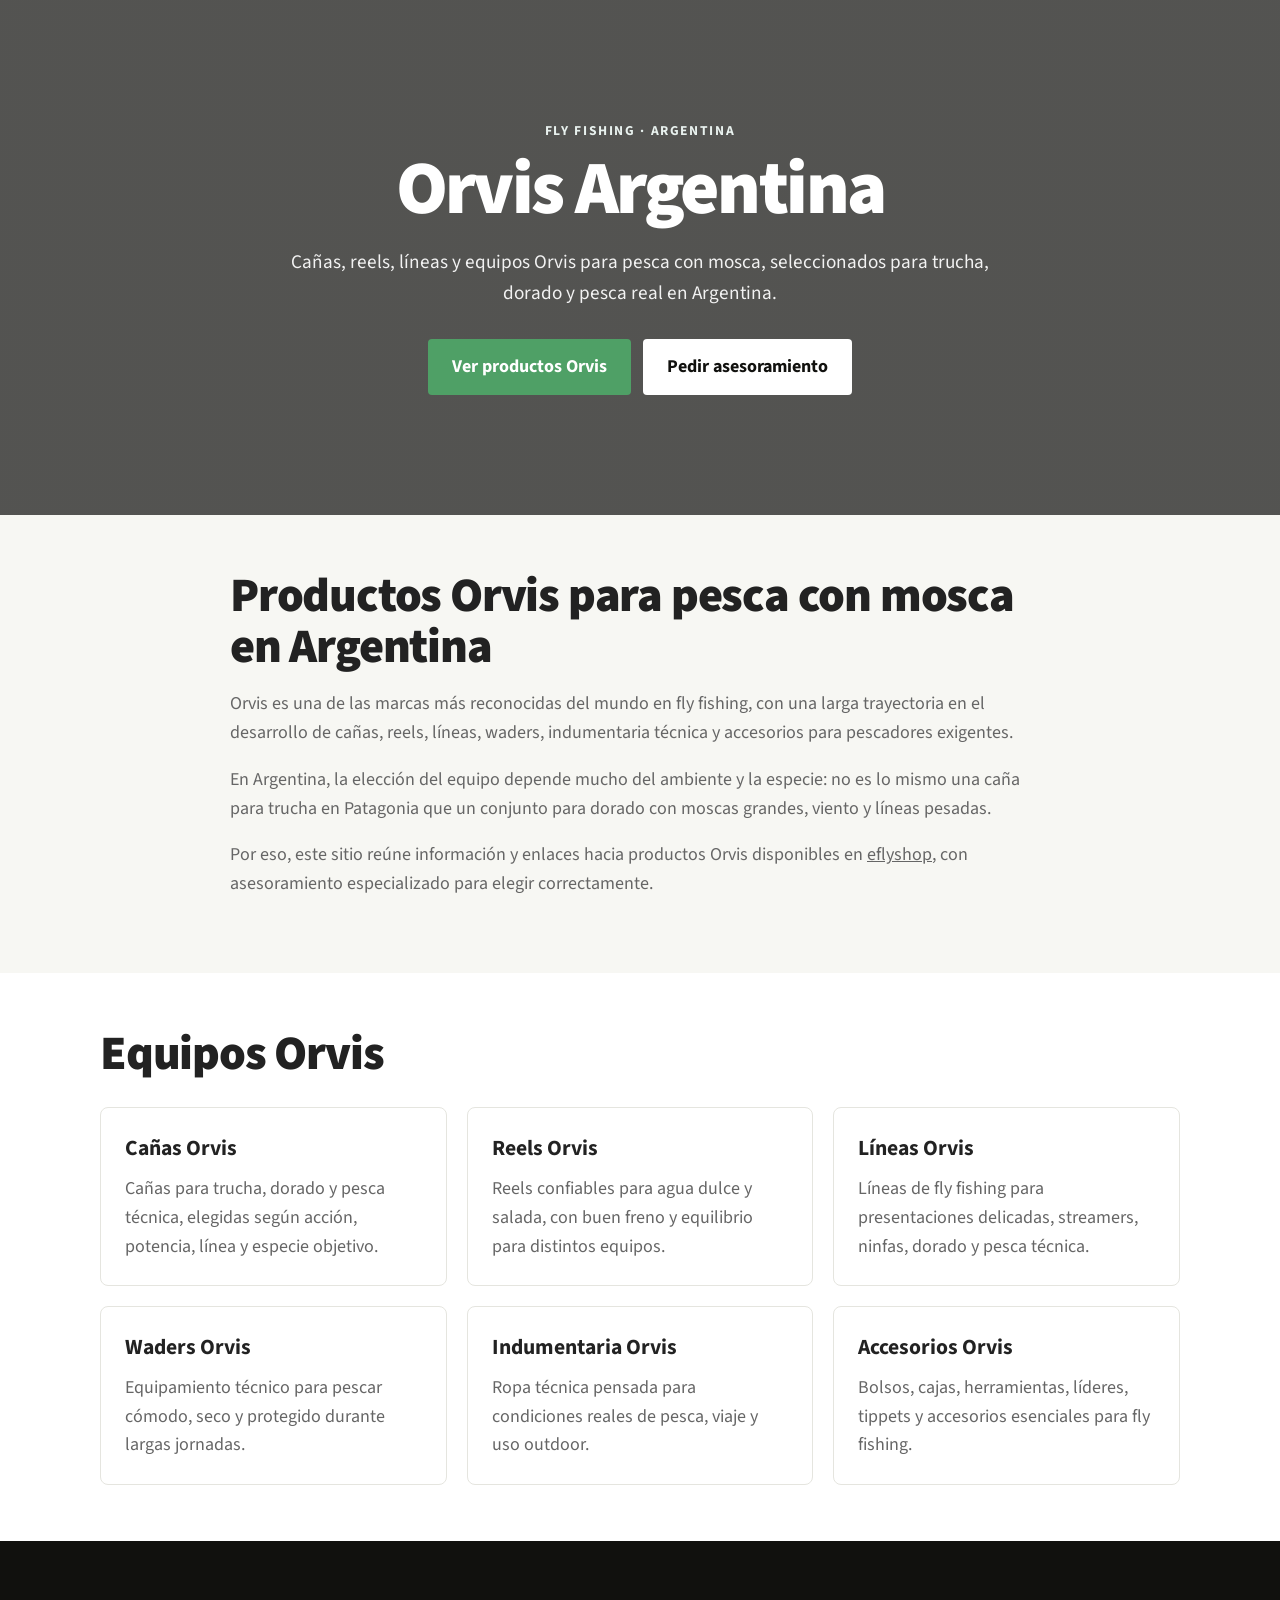
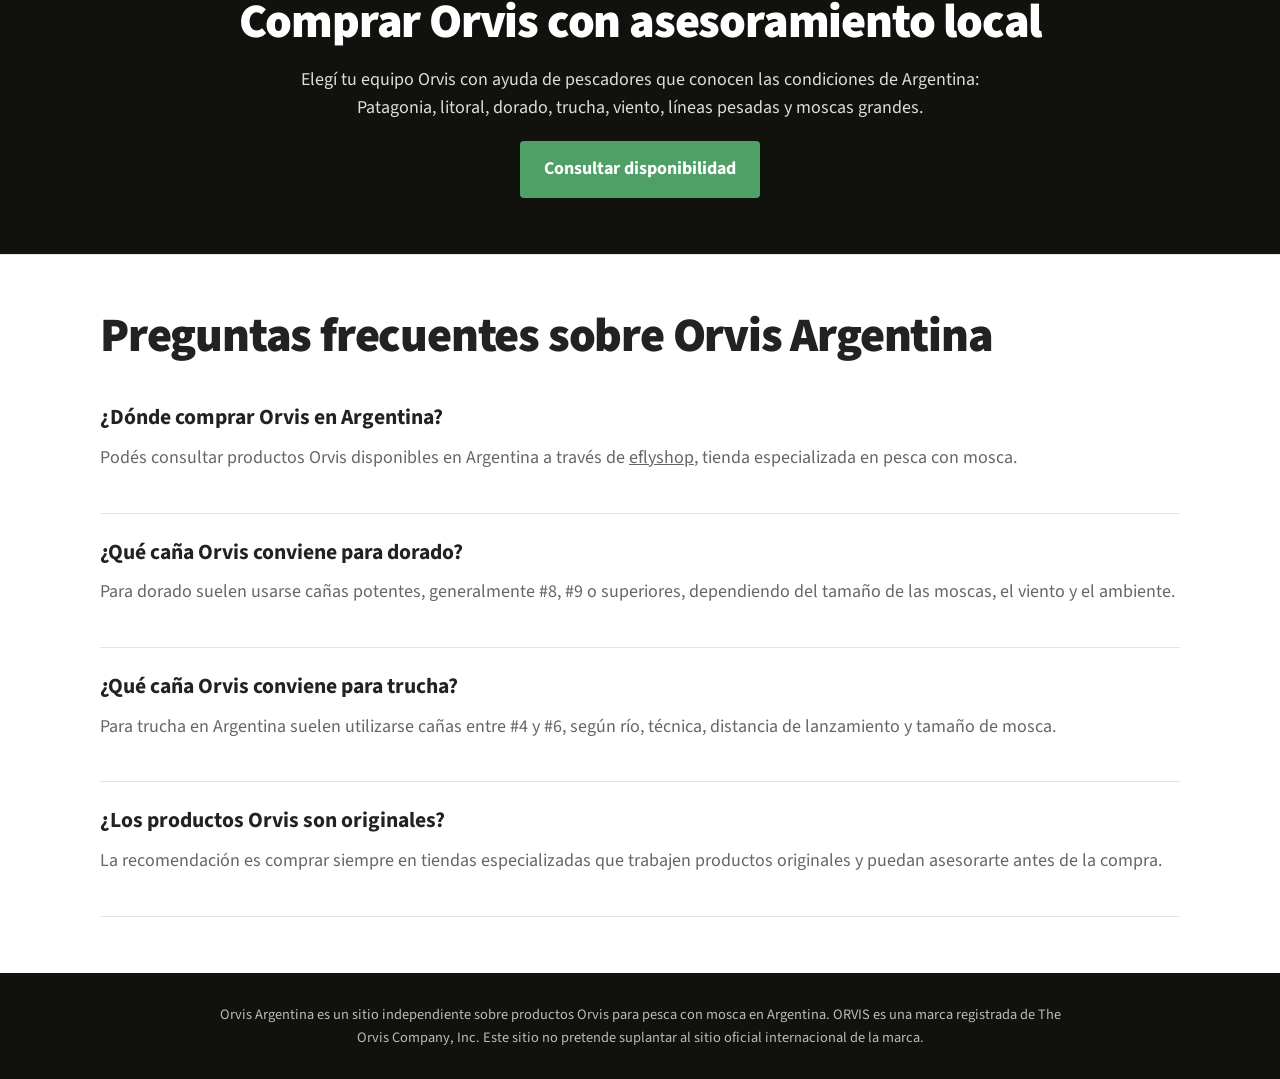
==== index.html @ b8265d86 "Primer commit" ====
<!doctype html>
<html lang="es-AR">
<head>
<meta charset="utf-8">

<title>Orvis Argentina | Cañas, reels y equipos de pesca con mosca</title>
<meta name="description" content="Comprá productos Orvis en Argentina. Cañas, reels, líneas y equipos de fly fishing con asesoramiento experto.">
<meta name="viewport" content="width=device-width, initial-scale=1">

<link rel="preconnect" href="https://www.eflyshop.com.ar">
<link rel="preconnect" href="https://fonts.googleapis.com">
<link rel="preconnect" href="https://fonts.gstatic.com" crossorigin>

<link href="https://fonts.googleapis.com/css2?family=Source+Sans+Pro:wght@400;600;700;900&display=swap" rel="stylesheet">

<script type="application/ld+json">
{
  "@context": "https://schema.org",
  "@type": "Organization",
  "name": "Orvis Argentina",
  "url": "https://orvis.com.ar",
  "sameAs": ["https://www.eflyshop.com.ar"]
}
</script>

<style>
:root {
  --dark: #11110e;
  --green: #4fa066;
  --light: #f7f7f3;
  --text: #222;
  --muted: #666;
  --border: #e5e5df;
}

* {
  box-sizing: border-box;
}

body {
  margin: 0;
  font-family: "Source Sans Pro", Arial, sans-serif;
  background: #fff;
  color: var(--text);
  line-height: 1.6;
  font-size: 18px;
}

a {
  color: inherit;
}

.container {
  max-width: 1120px;
  margin: auto;
  padding: 56px 20px;
}

.hero {
  background: linear-gradient(rgba(17,17,14,.72), rgba(17,17,14,.72)),
              url("hero-orvis.jpg") center/cover no-repeat;
  color: #fff;
  padding: 90px 20px;
  text-align: center;
}

.hero-inner {
  max-width: 920px;
  margin: auto;
}

.eyebrow {
  text-transform: uppercase;
  letter-spacing: .12em;
  font-weight: 700;
  font-size: .85rem;
  margin-bottom: 12px;
  color: #e8f1ee;
}

h1 {
  font-size: clamp(2.4rem, 6vw, 4.7rem);
  line-height: .95;
  margin: 0 0 22px;
  font-weight: 900;
  letter-spacing: -0.035em;
}

h2 {
  font-size: clamp(1.9rem, 4vw, 3rem);
  line-height: 1.05;
  margin: 0 0 18px;
  font-weight: 900;
  letter-spacing: -0.025em;
}

h3 {
  font-size: 1.35rem;
  margin: 0 0 8px;
  font-weight: 700;
}

p {
  margin: 0 0 18px;
}

.lead {
  max-width: 760px;
  margin: 0 auto 30px;
  font-size: 1.2rem;
  color: #f2f2f2;
}

.btns {
  display: flex;
  flex-wrap: wrap;
  gap: 12px;
  justify-content: center;
}

.btn {
  display: inline-block;
  padding: 14px 24px;
  border-radius: 4px;
  text-decoration: none;
  font-weight: 700;
  transition: transform .2s ease, opacity .2s ease;
}

.btn:hover {
  transform: translateY(-2px);
}

.btn-primary {
  background: var(--green);
  color: #fff;
}

.btn-secondary {
  background: #fff;
  color: var(--dark);
}

.intro {
  background: var(--light);
}

.text-block {
  max-width: 860px;
}

.text-block p {
  color: var(--muted);
}

.grid {
  display: grid;
  grid-template-columns: 1fr;
  gap: 20px;
  margin-top: 28px;
}

.card {
  display: block;
  text-decoration: none;
  border: 1px solid var(--border);
  border-radius: 8px;
  padding: 24px;
  background: #fff;
  transition: transform .2s ease, box-shadow .2s ease;
}

.card:hover {
  transform: translateY(-4px);
  box-shadow: 0 12px 28px rgba(0,0,0,.08);
}

.card p {
  color: var(--muted);
  margin-bottom: 0;
}

.cta {
  background: var(--dark);
  color: #fff;
  text-align: center;
}

.cta p {
  color: #ddd;
  max-width: 760px;
  margin-left: auto;
  margin-right: auto;
}

.faq {
  border-top: 1px solid var(--border);
}

.faq-item {
  border-bottom: 1px solid var(--border);
  padding: 22px 0;
}

.faq-item p {
  color: var(--muted);
}

footer {
  background: var(--dark);
  color: #bbb;
  padding: 30px 20px;
  text-align: center;
  font-size: .9rem;
}

footer p {
  max-width: 850px;
  margin: auto;
}

@media (min-width: 768px) {
  .grid {
    grid-template-columns: 1fr 1fr;
  }

  .hero {
    padding: 120px 20px;
  }
}

@media (min-width: 1024px) {
  .grid {
    grid-template-columns: repeat(3, 1fr);
  }
}
</style>
</head>

<body>

<header class="hero">
  <div class="hero-inner">
    <div class="eyebrow">Fly Fishing · Argentina</div>
    <h1>Orvis Argentina</h1>
    <p class="lead">Cañas, reels, líneas y equipos Orvis para pesca con mosca, seleccionados para trucha, dorado y pesca real en Argentina.</p>

    <div class="btns">
      <a href="https://www.eflyshop.com.ar/ag/buscar?controller=search&s=orvis" class="btn btn-primary">Ver productos Orvis</a>
      <a href="https://www.eflyshop.com.ar/ag/contactenos" class="btn btn-secondary">Pedir asesoramiento</a>
    </div>
  </div>
</header>

<main>

<section class="intro">
  <div class="container text-block">
    <h2>Productos Orvis para pesca con mosca en Argentina</h2>
    <p>Orvis es una de las marcas más reconocidas del mundo en fly fishing, con una larga trayectoria en el desarrollo de cañas, reels, líneas, waders, indumentaria técnica y accesorios para pescadores exigentes.</p>
    <p>En Argentina, la elección del equipo depende mucho del ambiente y la especie: no es lo mismo una caña para trucha en Patagonia que un conjunto para dorado con moscas grandes, viento y líneas pesadas.</p>
    <p>Por eso, este sitio reúne información y enlaces hacia productos Orvis disponibles en <a href="https://www.eflyshop.com.ar">eflyshop</a>, con asesoramiento especializado para elegir correctamente.</p>
  </div>
</section>

<section>
  <div class="container">
    <h2>Equipos Orvis</h2>

    <div class="grid">
      <a href="https://www.eflyshop.com.ar/ag/buscar?controller=search&s=orvis+ca%C3%B1a" class="card">
        <h3>Cañas Orvis</h3>
        <p>Cañas para trucha, dorado y pesca técnica, elegidas según acción, potencia, línea y especie objetivo.</p>
      </a>

      <a href="https://www.eflyshop.com.ar/ag/buscar?controller=search&s=orvis+reel" class="card">
        <h3>Reels Orvis</h3>
        <p>Reels confiables para agua dulce y salada, con buen freno y equilibrio para distintos equipos.</p>
      </a>

      <a href="https://www.eflyshop.com.ar/ag/buscar?controller=search&s=orvis+linea" class="card">
        <h3>Líneas Orvis</h3>
        <p>Líneas de fly fishing para presentaciones delicadas, streamers, ninfas, dorado y pesca técnica.</p>
      </a>

      <a href="https://www.eflyshop.com.ar/ag/buscar?controller=search&s=orvis+wader" class="card">
        <h3>Waders Orvis</h3>
        <p>Equipamiento técnico para pescar cómodo, seco y protegido durante largas jornadas.</p>
      </a>

      <a href="https://www.eflyshop.com.ar/ag/buscar?controller=search&s=orvis" class="card">
        <h3>Indumentaria Orvis</h3>
        <p>Ropa técnica pensada para condiciones reales de pesca, viaje y uso outdoor.</p>
      </a>

      <a href="https://www.eflyshop.com.ar/ag/buscar?controller=search&s=orvis+accesorios" class="card">
        <h3>Accesorios Orvis</h3>
        <p>Bolsos, cajas, herramientas, líderes, tippets y accesorios esenciales para fly fishing.</p>
      </a>
    </div>
  </div>
</section>

<section class="cta">
  <div class="container">
    <h2>Comprar Orvis con asesoramiento local</h2>
    <p>Elegí tu equipo Orvis con ayuda de pescadores que conocen las condiciones de Argentina: Patagonia, litoral, dorado, trucha, viento, líneas pesadas y moscas grandes.</p>
    <a href="https://www.eflyshop.com.ar/ag/contactenos" class="btn btn-primary">Consultar disponibilidad</a>
  </div>
</section>

<section class="faq">
  <div class="container">
    <h2>Preguntas frecuentes sobre Orvis Argentina</h2>

    <div class="faq-item">
      <h3>¿Dónde comprar Orvis en Argentina?</h3>
      <p>Podés consultar productos Orvis disponibles en Argentina a través de <a href="https://www.eflyshop.com.ar">eflyshop</a>, tienda especializada en pesca con mosca.</p>
    </div>

    <div class="faq-item">
      <h3>¿Qué caña Orvis conviene para dorado?</h3>
      <p>Para dorado suelen usarse cañas potentes, generalmente #8, #9 o superiores, dependiendo del tamaño de las moscas, el viento y el ambiente.</p>
    </div>

    <div class="faq-item">
      <h3>¿Qué caña Orvis conviene para trucha?</h3>
      <p>Para trucha en Argentina suelen utilizarse cañas entre #4 y #6, según río, técnica, distancia de lanzamiento y tamaño de mosca.</p>
    </div>

    <div class="faq-item">
      <h3>¿Los productos Orvis son originales?</h3>
      <p>La recomendación es comprar siempre en tiendas especializadas que trabajen productos originales y puedan asesorarte antes de la compra.</p>
    </div>
  </div>
</section>

</main>

<footer>
  <p>Orvis Argentina es un sitio independiente sobre productos Orvis para pesca con mosca en Argentina. ORVIS es una marca registrada de The Orvis Company, Inc. Este sitio no pretende suplantar al sitio oficial internacional de la marca.</p>
</footer>

</body>
</html>
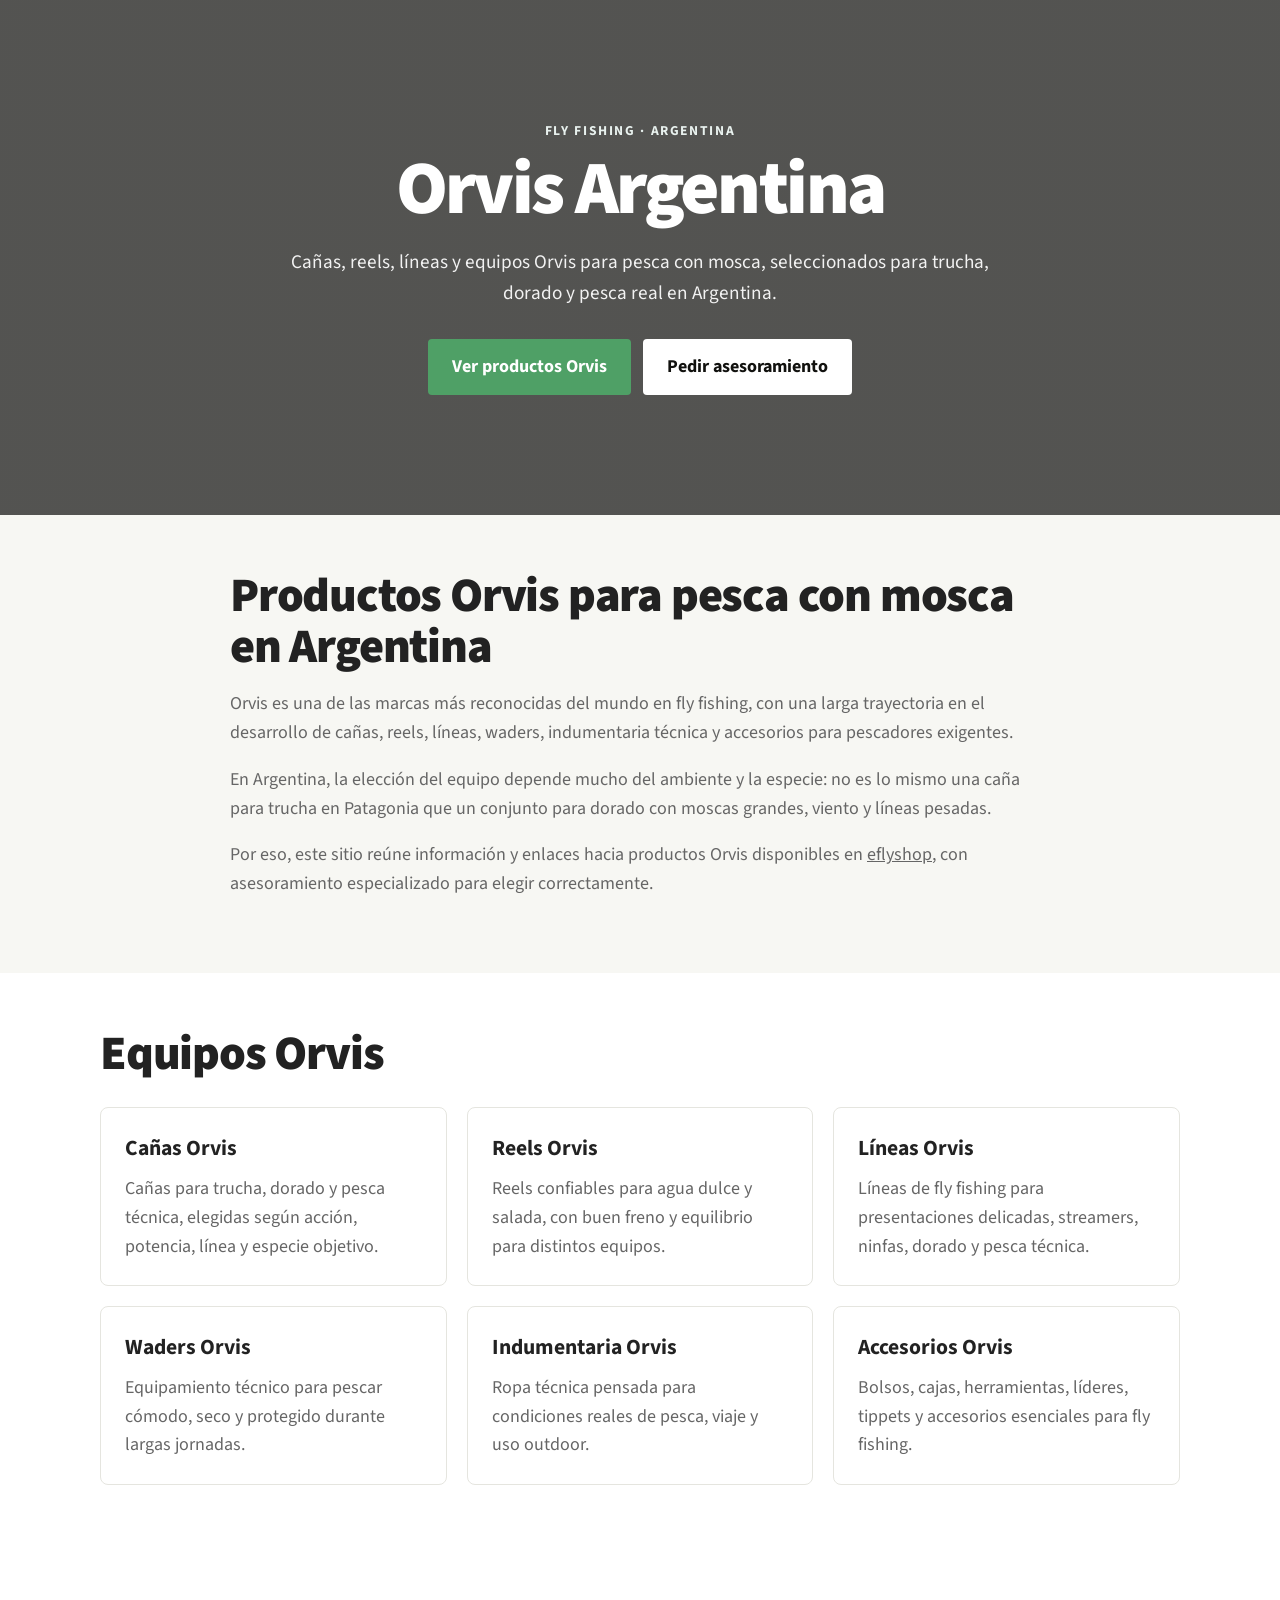
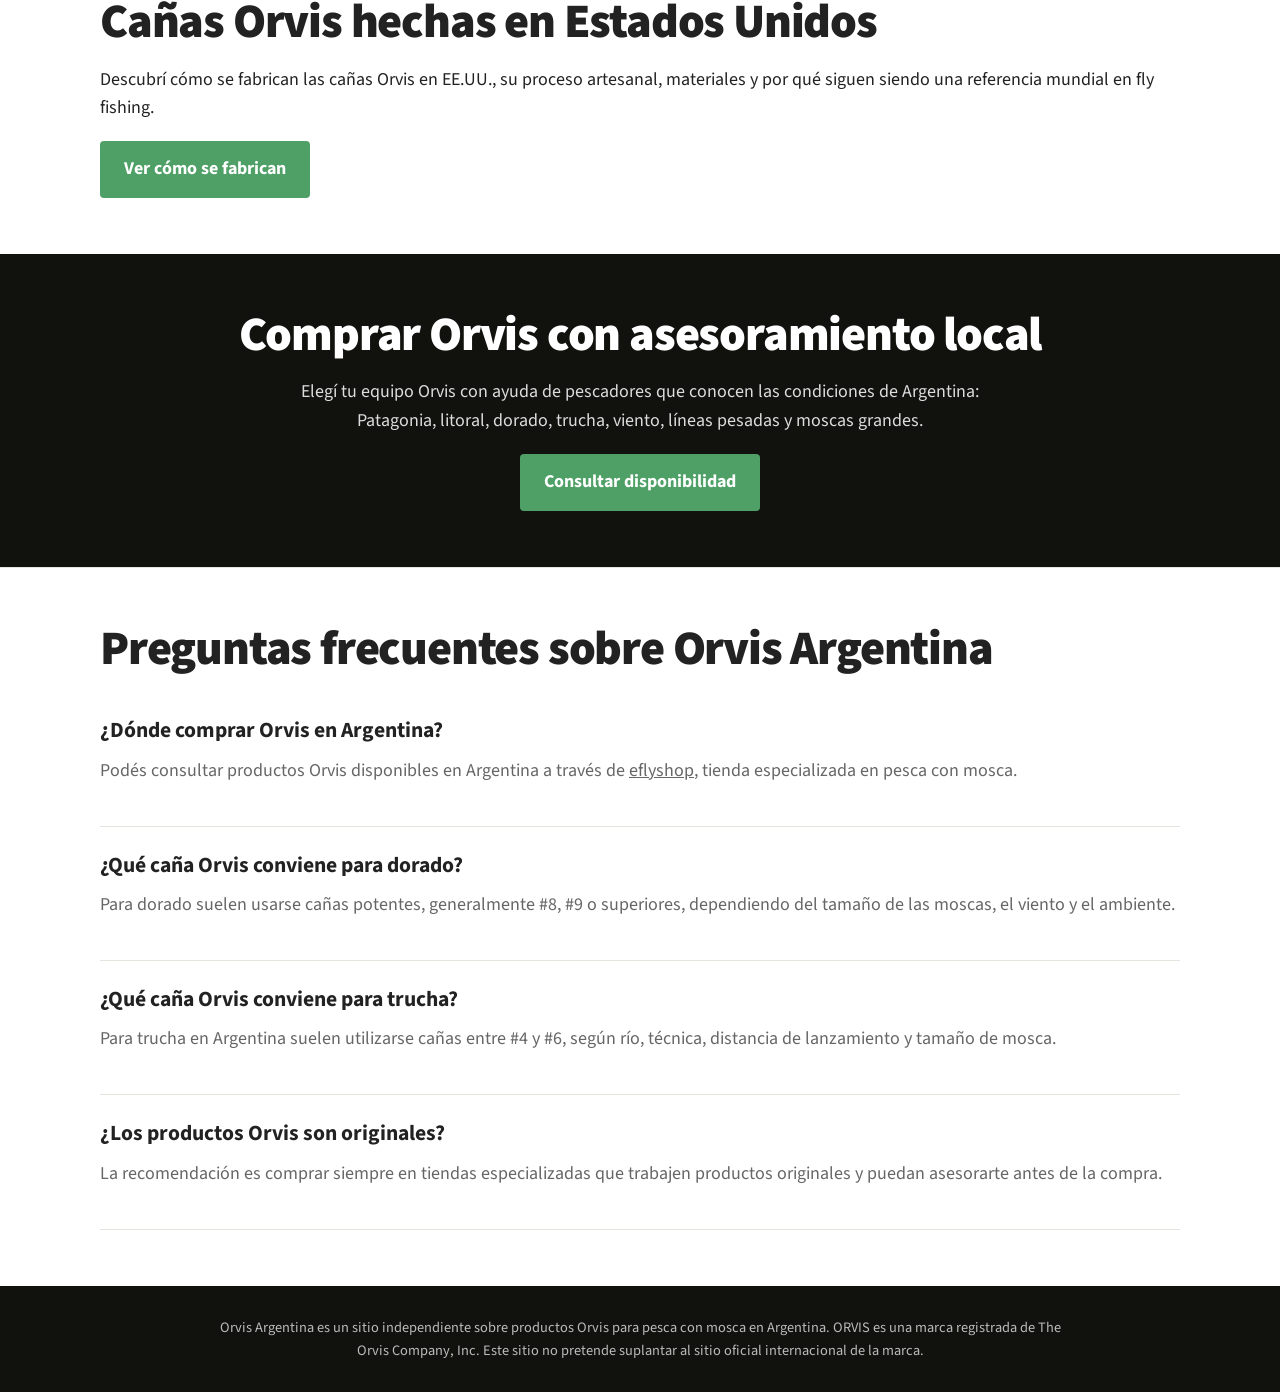
==== commit 5f44ddca: "Changes to be committed: 	new file:   canas-orvis-made-in-usa-old.html 	modified:   canas-orvis-made" ====
--- a/index.html
+++ b/index.html
@@ -23,218 +23,8 @@
 }
 </script>
 
-<style>
-:root {
-  --dark: #11110e;
-  --green: #4fa066;
-  --light: #f7f7f3;
-  --text: #222;
-  --muted: #666;
-  --border: #e5e5df;
-}
+<link rel="stylesheet" href="css/styles.css">
 
-* {
-  box-sizing: border-box;
-}
-
-body {
-  margin: 0;
-  font-family: "Source Sans Pro", Arial, sans-serif;
-  background: #fff;
-  color: var(--text);
-  line-height: 1.6;
-  font-size: 18px;
-}
-
-a {
-  color: inherit;
-}
-
-.container {
-  max-width: 1120px;
-  margin: auto;
-  padding: 56px 20px;
-}
-
-.hero {
-  background: linear-gradient(rgba(17,17,14,.72), rgba(17,17,14,.72)),
-              url("hero-orvis.jpg") center/cover no-repeat;
-  color: #fff;
-  padding: 90px 20px;
-  text-align: center;
-}
-
-.hero-inner {
-  max-width: 920px;
-  margin: auto;
-}
-
-.eyebrow {
-  text-transform: uppercase;
-  letter-spacing: .12em;
-  font-weight: 700;
-  font-size: .85rem;
-  margin-bottom: 12px;
-  color: #e8f1ee;
-}
-
-h1 {
-  font-size: clamp(2.4rem, 6vw, 4.7rem);
-  line-height: .95;
-  margin: 0 0 22px;
-  font-weight: 900;
-  letter-spacing: -0.035em;
-}
-
-h2 {
-  font-size: clamp(1.9rem, 4vw, 3rem);
-  line-height: 1.05;
-  margin: 0 0 18px;
-  font-weight: 900;
-  letter-spacing: -0.025em;
-}
-
-h3 {
-  font-size: 1.35rem;
-  margin: 0 0 8px;
-  font-weight: 700;
-}
-
-p {
-  margin: 0 0 18px;
-}
-
-.lead {
-  max-width: 760px;
-  margin: 0 auto 30px;
-  font-size: 1.2rem;
-  color: #f2f2f2;
-}
-
-.btns {
-  display: flex;
-  flex-wrap: wrap;
-  gap: 12px;
-  justify-content: center;
-}
-
-.btn {
-  display: inline-block;
-  padding: 14px 24px;
-  border-radius: 4px;
-  text-decoration: none;
-  font-weight: 700;
-  transition: transform .2s ease, opacity .2s ease;
-}
-
-.btn:hover {
-  transform: translateY(-2px);
-}
-
-.btn-primary {
-  background: var(--green);
-  color: #fff;
-}
-
-.btn-secondary {
-  background: #fff;
-  color: var(--dark);
-}
-
-.intro {
-  background: var(--light);
-}
-
-.text-block {
-  max-width: 860px;
-}
-
-.text-block p {
-  color: var(--muted);
-}
-
-.grid {
-  display: grid;
-  grid-template-columns: 1fr;
-  gap: 20px;
-  margin-top: 28px;
-}
-
-.card {
-  display: block;
-  text-decoration: none;
-  border: 1px solid var(--border);
-  border-radius: 8px;
-  padding: 24px;
-  background: #fff;
-  transition: transform .2s ease, box-shadow .2s ease;
-}
-
-.card:hover {
-  transform: translateY(-4px);
-  box-shadow: 0 12px 28px rgba(0,0,0,.08);
-}
-
-.card p {
-  color: var(--muted);
-  margin-bottom: 0;
-}
-
-.cta {
-  background: var(--dark);
-  color: #fff;
-  text-align: center;
-}
-
-.cta p {
-  color: #ddd;
-  max-width: 760px;
-  margin-left: auto;
-  margin-right: auto;
-}
-
-.faq {
-  border-top: 1px solid var(--border);
-}
-
-.faq-item {
-  border-bottom: 1px solid var(--border);
-  padding: 22px 0;
-}
-
-.faq-item p {
-  color: var(--muted);
-}
-
-footer {
-  background: var(--dark);
-  color: #bbb;
-  padding: 30px 20px;
-  text-align: center;
-  font-size: .9rem;
-}
-
-footer p {
-  max-width: 850px;
-  margin: auto;
-}
-
-@media (min-width: 768px) {
-  .grid {
-    grid-template-columns: 1fr 1fr;
-  }
-
-  .hero {
-    padding: 120px 20px;
-  }
-}
-
-@media (min-width: 1024px) {
-  .grid {
-    grid-template-columns: repeat(3, 1fr);
-  }
-}
-</style>
 </head>
 
 <body>
@@ -301,6 +91,21 @@
   </div>
 </section>
 
+<section>
+  <div class="container">
+    <h2>Cañas Orvis hechas en Estados Unidos</h2>
+
+    <p>
+      Descubrí cómo se fabrican las cañas Orvis en EE.UU., su proceso artesanal,
+      materiales y por qué siguen siendo una referencia mundial en fly fishing.
+    </p>
+
+    <a href="canas-orvis-made-in-usa" class="btn btn-primary">
+      Ver cómo se fabrican
+    </a>
+  </div>
+</section>
+
 <section class="cta">
   <div class="container">
     <h2>Comprar Orvis con asesoramiento local</h2>
--- a/css/styles.css
+++ b/css/styles.css
@@ -0,0 +1,227 @@
+:root {
+  --dark: #11110e;
+  --green: #4fa066;
+  --light: #f7f7f3;
+  --text: #222;
+  --muted: #666;
+  --border: #e5e5df;
+}
+
+* {
+  box-sizing: border-box;
+}
+
+body {
+  margin: 0;
+  font-family: "Source Sans Pro", Arial, sans-serif;
+  background: #fff;
+  color: var(--text);
+  line-height: 1.6;
+  font-size: 18px;
+}
+
+a {
+  color: inherit;
+}
+
+img {
+  max-width: 100%;
+  height: auto;
+  display: block;
+}
+
+/* CONTENEDOR */
+.container {
+  max-width: 1120px;
+  margin: auto;
+  padding: 56px 20px;
+}
+
+/* HERO */
+.hero {
+  background: linear-gradient(rgba(17,17,14,.72), rgba(17,17,14,.72)),
+              url("../img/hero-orvis.webp") center/cover no-repeat;
+  color: #fff;
+  padding: 90px 20px;
+  text-align: center;
+}
+
+.hero-inner {
+  max-width: 920px;
+  margin: auto;
+}
+
+.eyebrow {
+  text-transform: uppercase;
+  letter-spacing: .12em;
+  font-weight: 700;
+  font-size: .85rem;
+  margin-bottom: 12px;
+  color: #e8f1ee;
+}
+
+/* TITULOS */
+h1 {
+  font-size: clamp(2.4rem, 6vw, 4.7rem);
+  line-height: .95;
+  margin: 0 0 22px;
+  font-weight: 900;
+  letter-spacing: -0.035em;
+}
+
+h2 {
+  font-size: clamp(1.9rem, 4vw, 3rem);
+  line-height: 1.05;
+  margin: 0 0 18px;
+  font-weight: 900;
+  letter-spacing: -0.025em;
+}
+
+h3 {
+  font-size: 1.35rem;
+  margin: 0 0 8px;
+  font-weight: 700;
+}
+
+p {
+  margin: 0 0 18px;
+}
+
+/* LEAD */
+.lead {
+  max-width: 760px;
+  margin: 0 auto 30px;
+  font-size: 1.2rem;
+  color: #f2f2f2;
+}
+
+/* BOTONES */
+.btns {
+  display: flex;
+  flex-wrap: wrap;
+  gap: 12px;
+  justify-content: center;
+}
+
+.btn {
+  display: inline-block;
+  padding: 14px 24px;
+  border-radius: 4px;
+  text-decoration: none;
+  font-weight: 700;
+  transition: transform .2s ease, opacity .2s ease;
+}
+
+.btn:hover {
+  transform: translateY(-2px);
+}
+
+.btn-primary {
+  background: var(--green);
+  color: #fff;
+}
+
+.btn-secondary {
+  background: #fff;
+  color: var(--dark);
+}
+
+/* SECCIONES */
+.intro {
+  background: var(--light);
+}
+
+.text-block {
+  max-width: 860px;
+}
+
+.text-block p {
+  color: var(--muted);
+}
+
+/* GRID */
+.grid {
+  display: grid;
+  grid-template-columns: 1fr;
+  gap: 20px;
+  margin-top: 28px;
+}
+
+.card {
+  display: block;
+  text-decoration: none;
+  border: 1px solid var(--border);
+  border-radius: 8px;
+  padding: 24px;
+  background: #fff;
+  transition: transform .2s ease, box-shadow .2s ease;
+}
+
+.card:hover {
+  transform: translateY(-4px);
+  box-shadow: 0 12px 28px rgba(0,0,0,.08);
+}
+
+.card p {
+  color: var(--muted);
+  margin-bottom: 0;
+}
+
+/* CTA */
+.cta {
+  background: var(--dark);
+  color: #fff;
+  text-align: center;
+}
+
+.cta p {
+  color: #ddd;
+  max-width: 760px;
+  margin-left: auto;
+  margin-right: auto;
+}
+
+/* FAQ */
+.faq {
+  border-top: 1px solid var(--border);
+}
+
+.faq-item {
+  border-bottom: 1px solid var(--border);
+  padding: 22px 0;
+}
+
+.faq-item p {
+  color: var(--muted);
+}
+
+/* FOOTER */
+footer {
+  background: var(--dark);
+  color: #bbb;
+  padding: 30px 20px;
+  text-align: center;
+  font-size: .9rem;
+}
+
+footer p {
+  max-width: 850px;
+  margin: auto;
+}
+
+/* RESPONSIVE */
+@media (min-width: 768px) {
+  .grid {
+    grid-template-columns: 1fr 1fr;
+  }
+
+  .hero {
+    padding: 120px 20px;
+  }
+}
+
+@media (min-width: 1024px) {
+  .grid {
+    grid-template-columns: repeat(3, 1fr);
+  }
+}
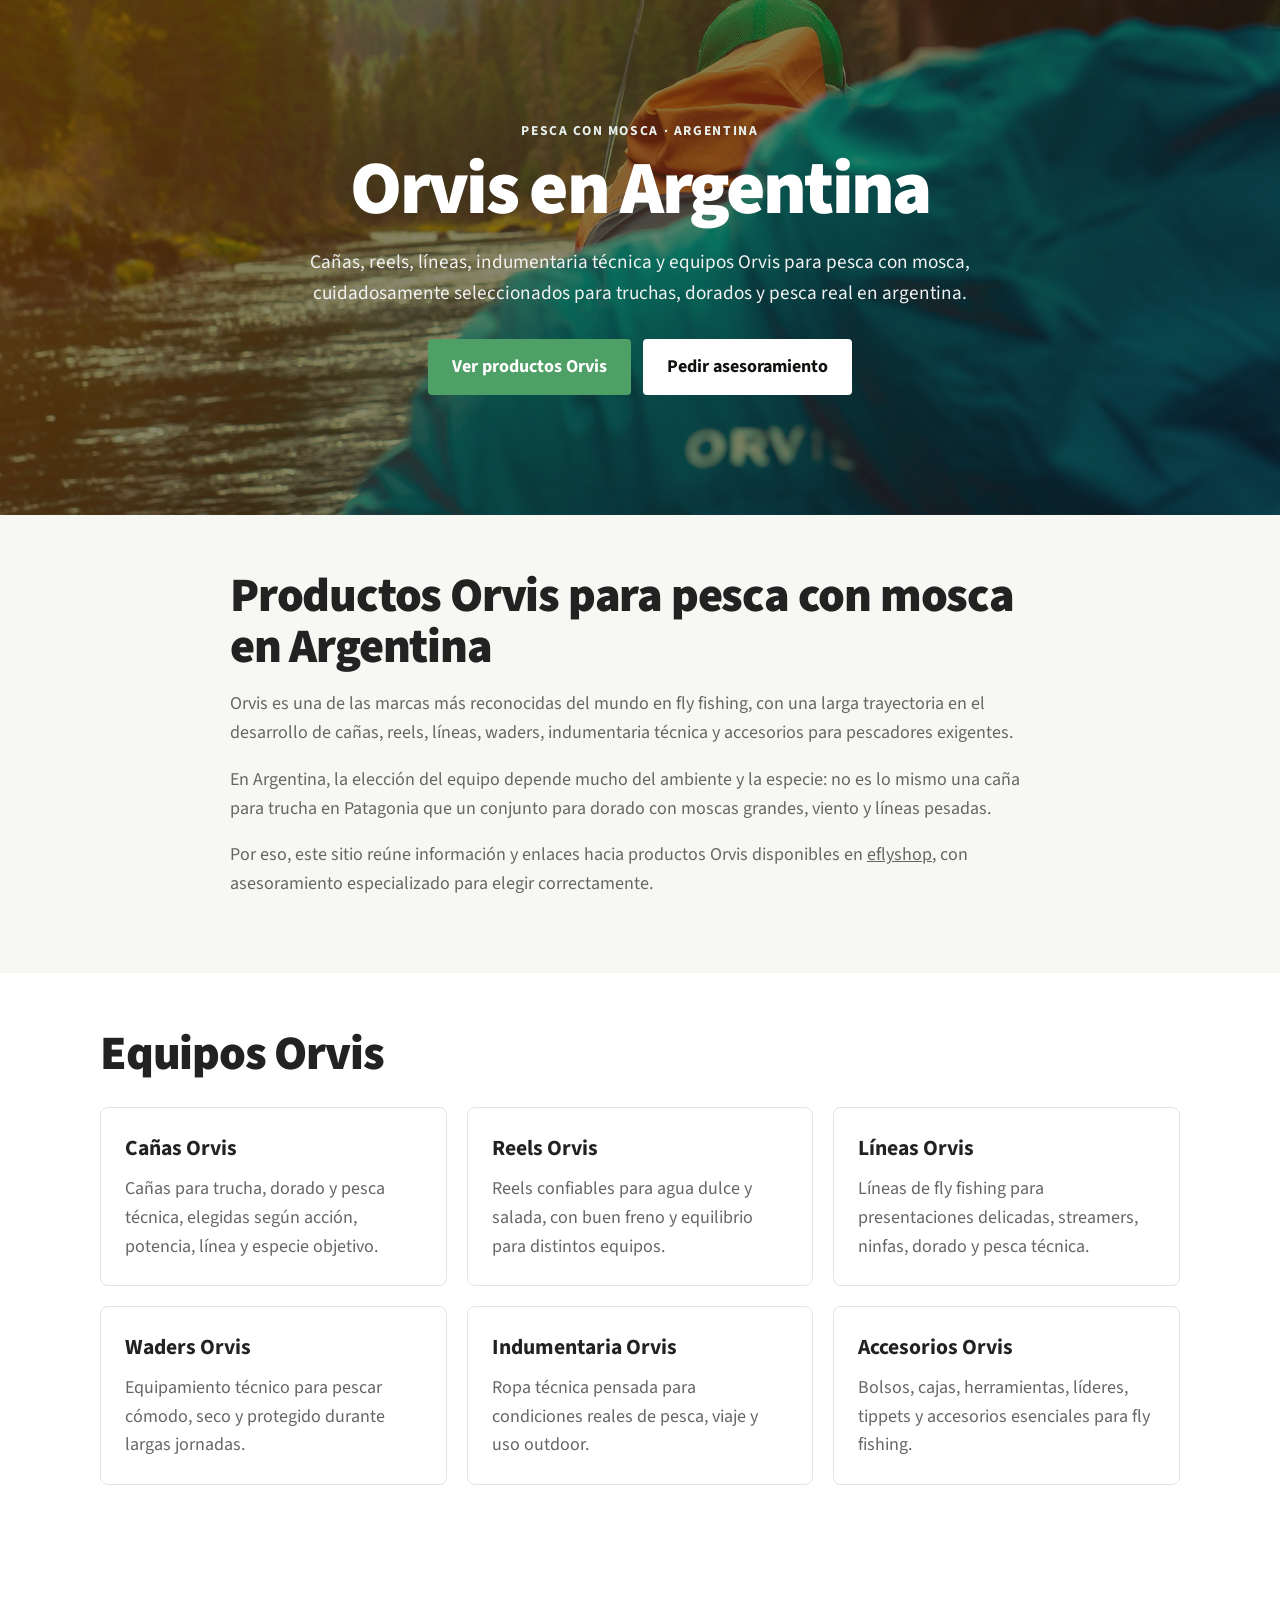
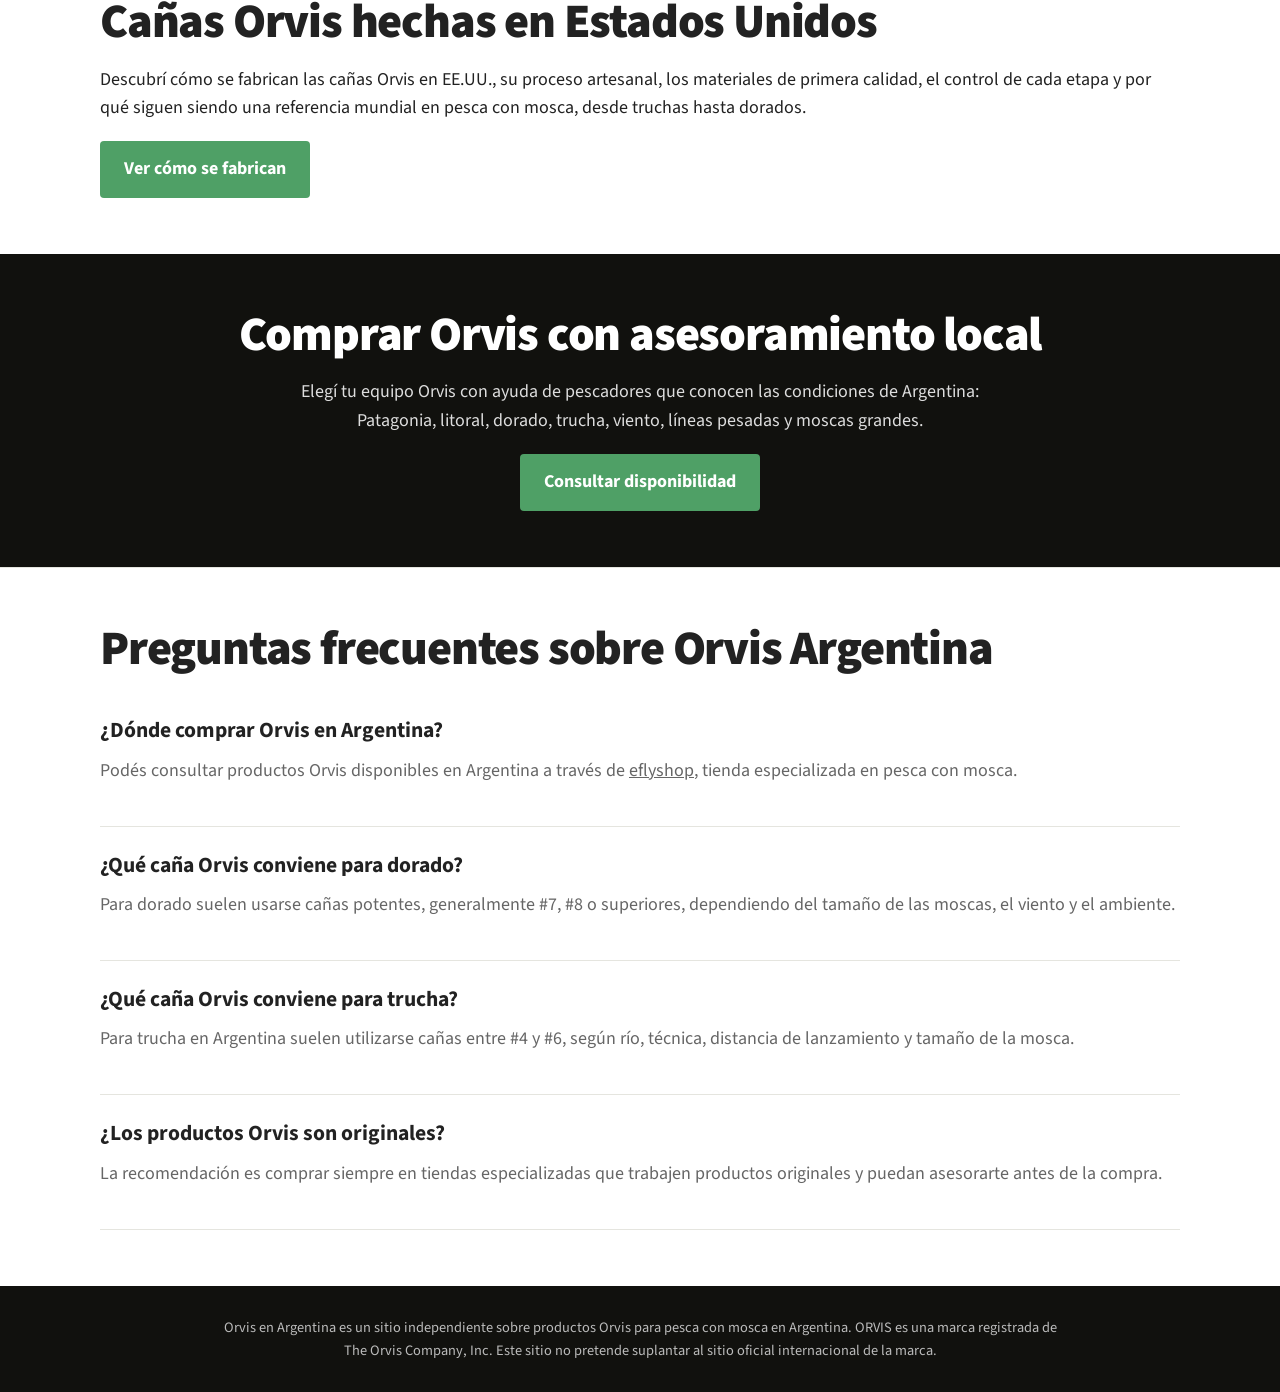
==== commit bbcd31d7: "Changes to be committed: modified:   canas-orvis-made-in-usa.html modified:   img/hero-fabrica-orvis" ====
--- a/index.html
+++ b/index.html
@@ -3,8 +3,8 @@
 <head>
 <meta charset="utf-8">
 
-<title>Orvis Argentina | Cañas, reels y equipos de pesca con mosca</title>
-<meta name="description" content="Comprá productos Orvis en Argentina. Cañas, reels, líneas y equipos de fly fishing con asesoramiento experto.">
+<title>Orvis Argentina | Cañas, reels, líneas y equipos de pesca con mosca</title>
+<meta name="description" content="Comprá productos Orvis en Argentina. Cañas, reels, líneas, waders, moscas y equipos de pesca con mosca con asesoramiento experto.">
 <meta name="viewport" content="width=device-width, initial-scale=1">
 
 <link rel="preconnect" href="https://www.eflyshop.com.ar">
@@ -29,14 +29,14 @@
 
 <body>
 
-<header class="hero">
+<header class="hero" style="background: linear-gradient(rgba(17,17,14,.5), rgba(17,17,14,.5)), url('img/hero-orvis-argentina.webp') center/cover no-repeat;">
   <div class="hero-inner">
-    <div class="eyebrow">Fly Fishing · Argentina</div>
-    <h1>Orvis Argentina</h1>
-    <p class="lead">Cañas, reels, líneas y equipos Orvis para pesca con mosca, seleccionados para trucha, dorado y pesca real en Argentina.</p>
+    <div class="eyebrow">Pesca con Mosca · Argentina</div>
+    <h1>Orvis en Argentina</h1>
+    <p class="lead">Cañas, reels, líneas, indumentaria técnica y equipos Orvis para pesca con mosca, cuidadosamente seleccionados para truchas, dorados y pesca real en argentina.</p>
 
     <div class="btns">
-      <a href="https://www.eflyshop.com.ar/ag/buscar?controller=search&s=orvis" class="btn btn-primary">Ver productos Orvis</a>
+      <a href="https://www.eflyshop.com.ar" class="btn btn-primary">Ver productos Orvis</a>
       <a href="https://www.eflyshop.com.ar/ag/contactenos" class="btn btn-secondary">Pedir asesoramiento</a>
     </div>
   </div>
@@ -58,32 +58,32 @@
     <h2>Equipos Orvis</h2>
 
     <div class="grid">
-      <a href="https://www.eflyshop.com.ar/ag/buscar?controller=search&s=orvis+ca%C3%B1a" class="card">
+      <a href="https://www.eflyshop.com.ar/ag/canas-mosca-fly/6" class="card">
         <h3>Cañas Orvis</h3>
         <p>Cañas para trucha, dorado y pesca técnica, elegidas según acción, potencia, línea y especie objetivo.</p>
       </a>
 
-      <a href="https://www.eflyshop.com.ar/ag/buscar?controller=search&s=orvis+reel" class="card">
+      <a href="https://www.eflyshop.com.ar/ag/reeles-mosca-orvis/49" class="card">
         <h3>Reels Orvis</h3>
         <p>Reels confiables para agua dulce y salada, con buen freno y equilibrio para distintos equipos.</p>
       </a>
 
-      <a href="https://www.eflyshop.com.ar/ag/buscar?controller=search&s=orvis+linea" class="card">
+      <a href="https://www.eflyshop.com.ar/ag/lineas-backing-mosca/8" class="card">
         <h3>Líneas Orvis</h3>
         <p>Líneas de fly fishing para presentaciones delicadas, streamers, ninfas, dorado y pesca técnica.</p>
       </a>
 
-      <a href="https://www.eflyshop.com.ar/ag/buscar?controller=search&s=orvis+wader" class="card">
+      <a href="https://www.eflyshop.com.ar/ag/waders-orvis/57" class="card">
         <h3>Waders Orvis</h3>
         <p>Equipamiento técnico para pescar cómodo, seco y protegido durante largas jornadas.</p>
       </a>
 
-      <a href="https://www.eflyshop.com.ar/ag/buscar?controller=search&s=orvis" class="card">
+      <a href="https://www.eflyshop.com.ar/ag/ropa-pesca/15" class="card">
         <h3>Indumentaria Orvis</h3>
         <p>Ropa técnica pensada para condiciones reales de pesca, viaje y uso outdoor.</p>
       </a>
 
-      <a href="https://www.eflyshop.com.ar/ag/buscar?controller=search&s=orvis+accesorios" class="card">
+      <a href="https://www.eflyshop.com.ar/ag/accesorios-pesca-mosca/12" class="card">
         <h3>Accesorios Orvis</h3>
         <p>Bolsos, cajas, herramientas, líderes, tippets y accesorios esenciales para fly fishing.</p>
       </a>
@@ -96,8 +96,7 @@
     <h2>Cañas Orvis hechas en Estados Unidos</h2>
 
     <p>
-      Descubrí cómo se fabrican las cañas Orvis en EE.UU., su proceso artesanal,
-      materiales y por qué siguen siendo una referencia mundial en fly fishing.
+      Descubrí cómo se fabrican las cañas Orvis en EE.UU., su proceso artesanal, los materiales de primera calidad, el control de cada etapa y por qué siguen siendo una referencia mundial en pesca con mosca, desde truchas hasta dorados.
     </p>
 
     <a href="canas-orvis-made-in-usa" class="btn btn-primary">
@@ -125,12 +124,12 @@
 
     <div class="faq-item">
       <h3>¿Qué caña Orvis conviene para dorado?</h3>
-      <p>Para dorado suelen usarse cañas potentes, generalmente #8, #9 o superiores, dependiendo del tamaño de las moscas, el viento y el ambiente.</p>
+      <p>Para dorado suelen usarse cañas potentes, generalmente #7, #8 o superiores, dependiendo del tamaño de las moscas, el viento y el ambiente.</p>
     </div>
 
     <div class="faq-item">
       <h3>¿Qué caña Orvis conviene para trucha?</h3>
-      <p>Para trucha en Argentina suelen utilizarse cañas entre #4 y #6, según río, técnica, distancia de lanzamiento y tamaño de mosca.</p>
+      <p>Para trucha en Argentina suelen utilizarse cañas entre #4 y #6, según río, técnica, distancia de lanzamiento y tamaño de la mosca.</p>
     </div>
 
     <div class="faq-item">
@@ -143,7 +142,7 @@
 </main>
 
 <footer>
-  <p>Orvis Argentina es un sitio independiente sobre productos Orvis para pesca con mosca en Argentina. ORVIS es una marca registrada de The Orvis Company, Inc. Este sitio no pretende suplantar al sitio oficial internacional de la marca.</p>
+  <p>Orvis en Argentina es un sitio independiente sobre productos Orvis para pesca con mosca en Argentina. ORVIS es una marca registrada de The Orvis Company, Inc. Este sitio no pretende suplantar al sitio oficial internacional de la marca.</p>
 </footer>
 
 </body>
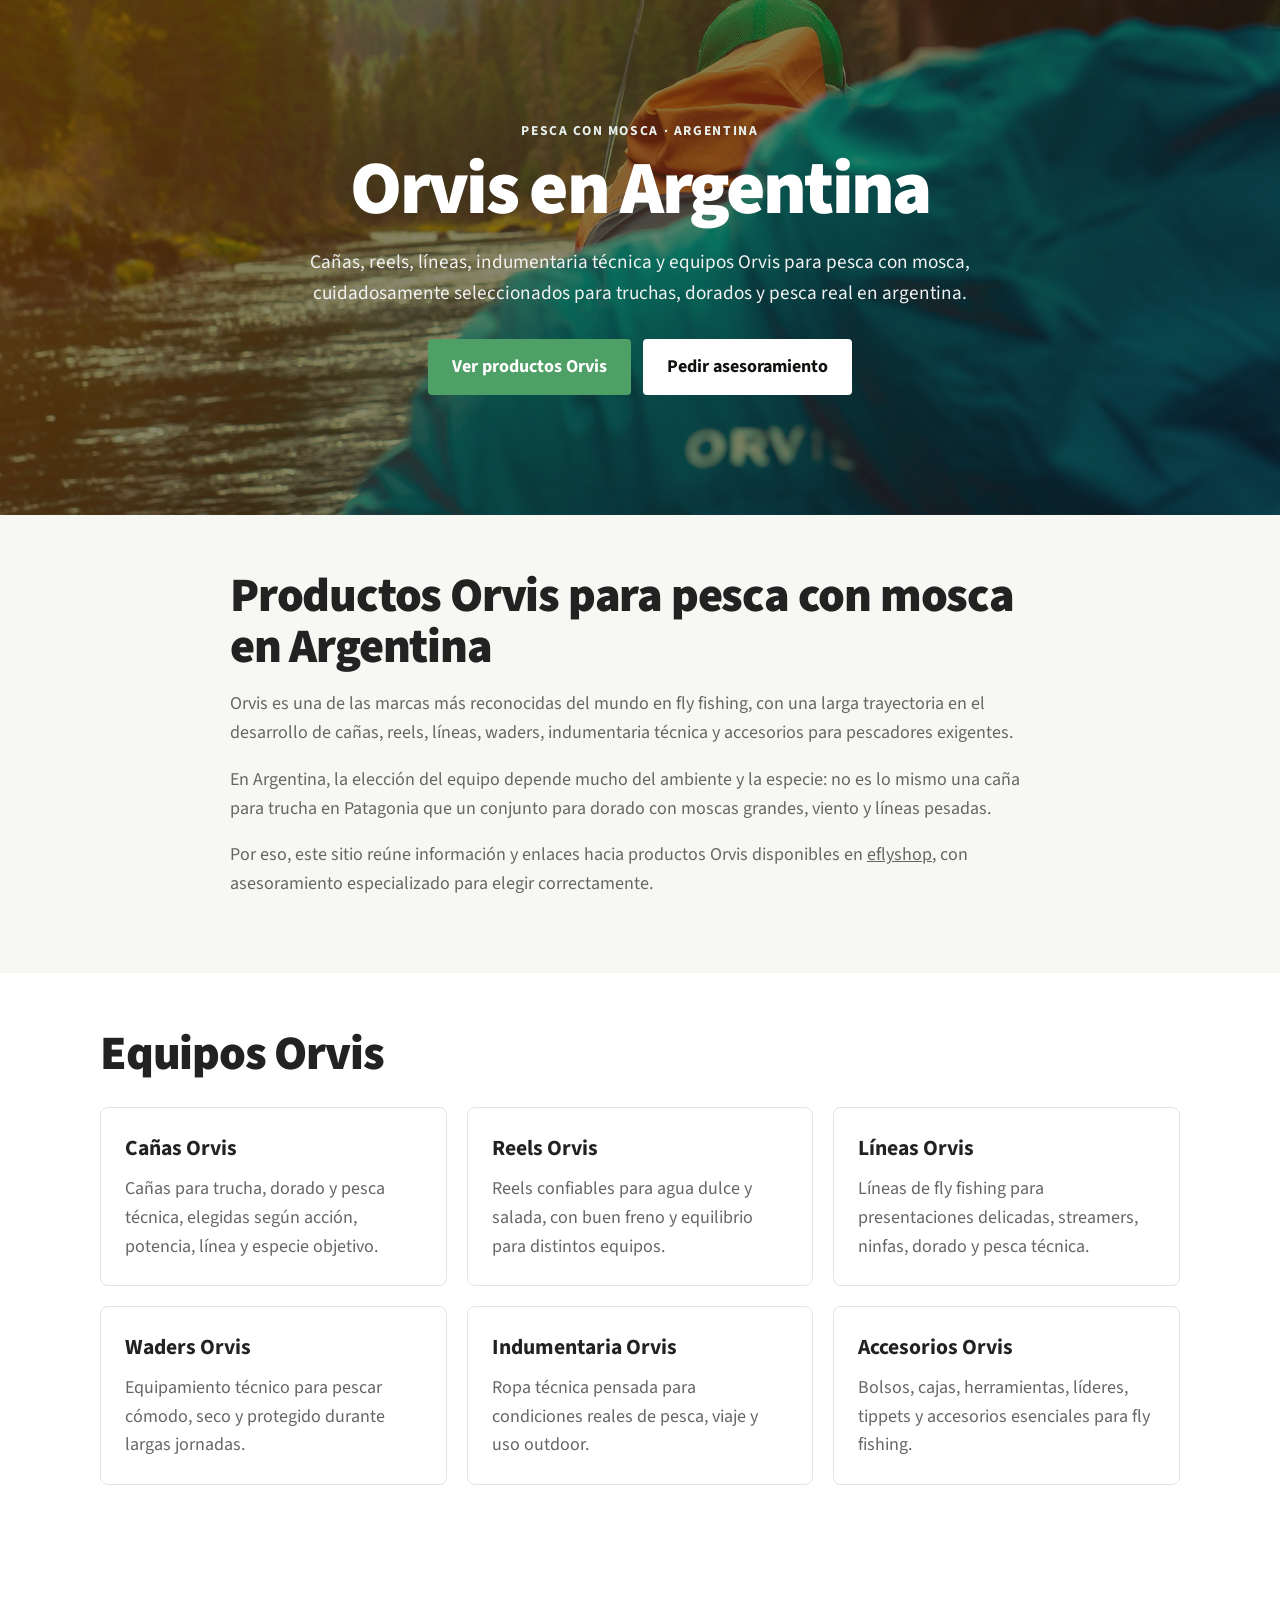
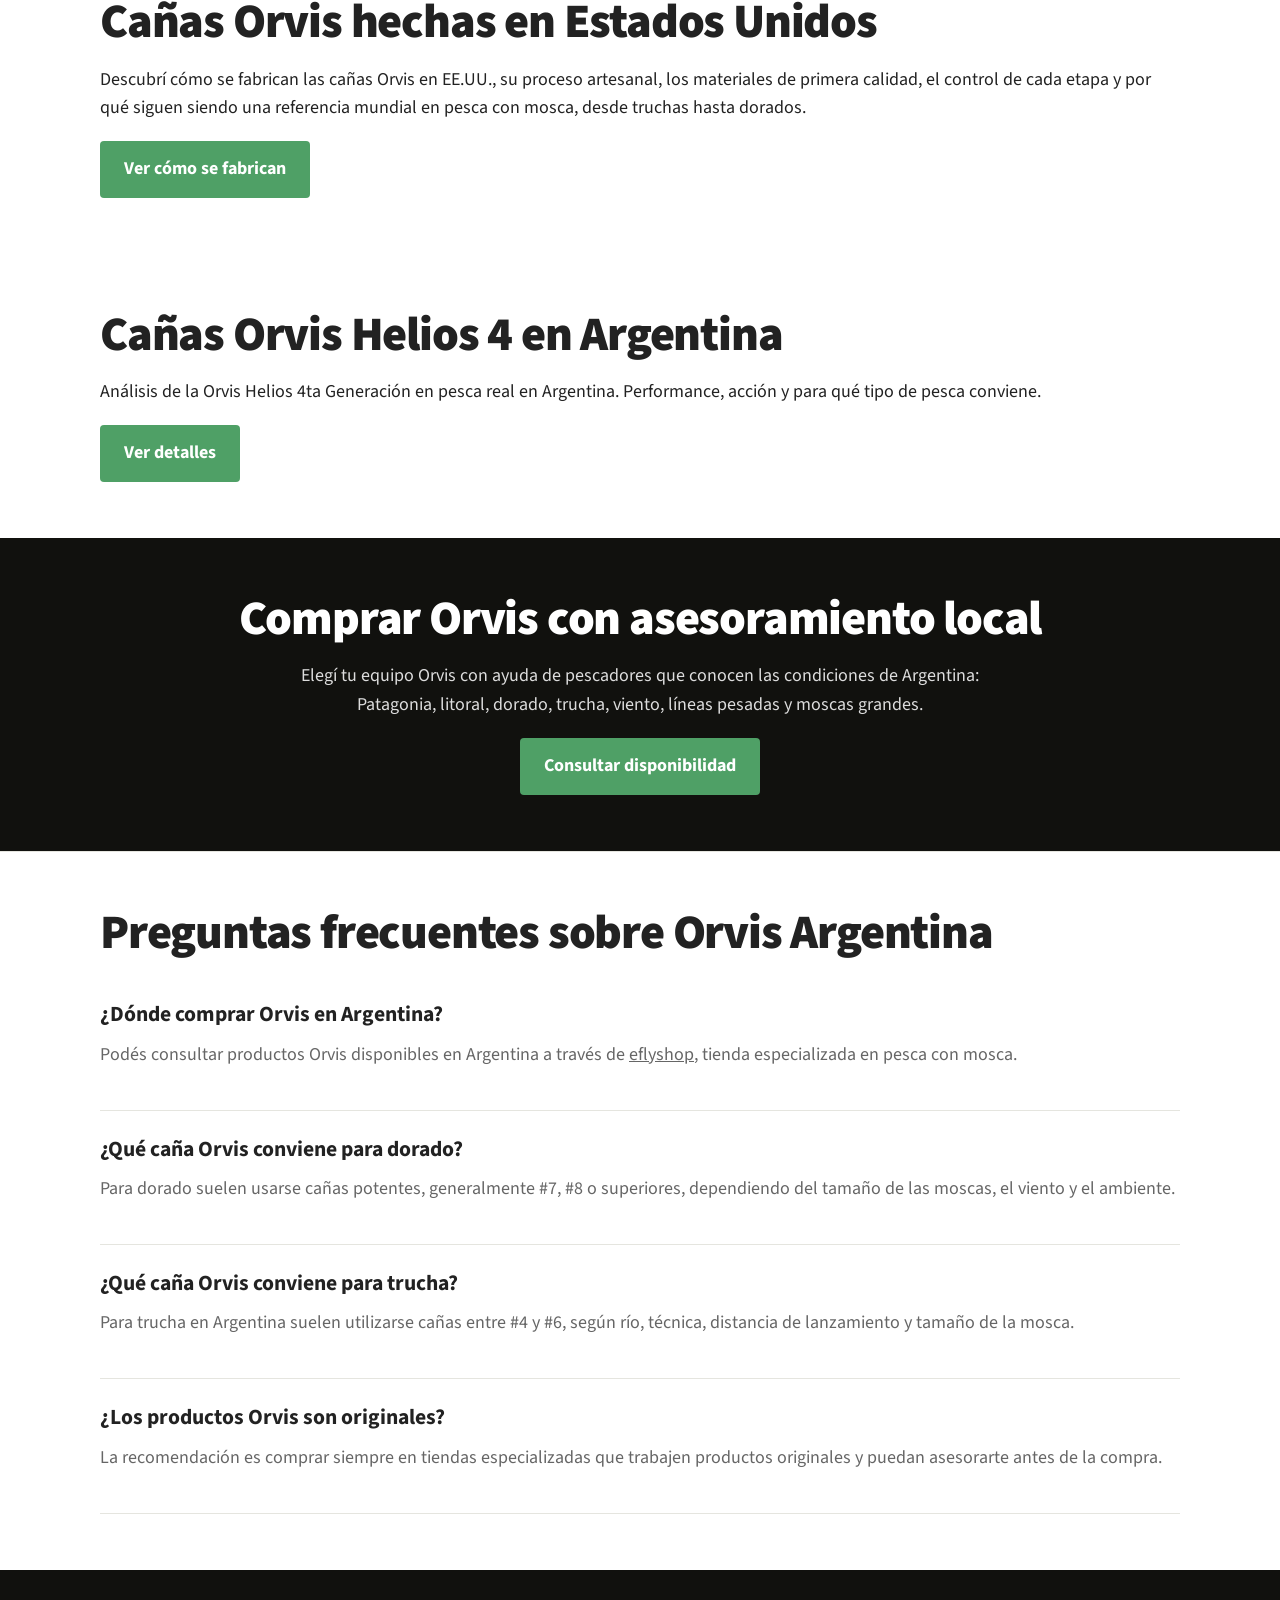
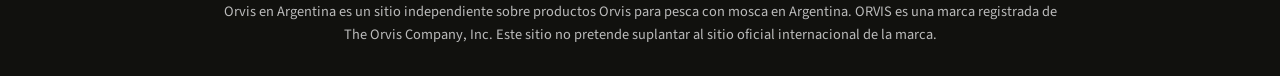
==== commit 1de4ef44: "Se agregó el boton de helios 4" ====
--- a/index.html
+++ b/index.html
@@ -6,6 +6,7 @@
 <title>Orvis Argentina | Cañas, reels, líneas y equipos de pesca con mosca</title>
 <meta name="description" content="Comprá productos Orvis en Argentina. Cañas, reels, líneas, waders, moscas y equipos de pesca con mosca con asesoramiento experto.">
 <meta name="viewport" content="width=device-width, initial-scale=1">
+<link rel="canonical" href="https://www.orvis.com.ar/">
 
 <link rel="preconnect" href="https://www.eflyshop.com.ar">
 <link rel="preconnect" href="https://fonts.googleapis.com">
@@ -99,8 +100,22 @@
       Descubrí cómo se fabrican las cañas Orvis en EE.UU., su proceso artesanal, los materiales de primera calidad, el control de cada etapa y por qué siguen siendo una referencia mundial en pesca con mosca, desde truchas hasta dorados.
     </p>
 
-    <a href="canas-orvis-made-in-usa" class="btn btn-primary">
+    <a href="canas-orvis-made-in-usa.html" class="btn btn-primary">
       Ver cómo se fabrican
+    </a>
+  </div>
+</section>
+
+<section>
+  <div class="container">
+    <h2>Cañas Orvis Helios 4 en Argentina</h2>
+
+    <p>
+      Análisis de la Orvis Helios 4ta Generación en pesca real en Argentina. Performance, acción y para qué tipo de pesca conviene.
+    </p>
+
+    <a href="orvis-helios-4-argentina.html" class="btn btn-primary">
+      Ver detalles
     </a>
   </div>
 </section>
@@ -146,4 +161,4 @@
 </footer>
 
 </body>
-</html>+</html>
--- a/css/styles.css
+++ b/css/styles.css
@@ -137,6 +137,29 @@
 
 .text-block p {
   color: var(--muted);
+}
+
+.split-feature-section {
+  max-width: 1120px;
+}
+
+.experience-split-feature__container {
+  display: flex;
+  flex-direction: column;
+  gap: 32px;
+}
+
+.experience-split-feature__image-block,
+.experience-split-feature__content-block {
+  width: 100%;
+}
+
+.experience-split-feature__content-block {
+  align-self: center;
+}
+
+.experience-split-feature__copy img {
+  margin-top: 16px;
 }
 
 /* GRID */
@@ -215,6 +238,17 @@
     grid-template-columns: 1fr 1fr;
   }
 
+  .experience-split-feature__container {
+    align-items: center;
+    flex-direction: row;
+    justify-content: space-between;
+  }
+
+  .experience-split-feature__image-block,
+  .experience-split-feature__content-block {
+    width: calc(50% - 20px);
+  }
+
   .hero {
     padding: 120px 20px;
   }
@@ -224,4 +258,4 @@
   .grid {
     grid-template-columns: repeat(3, 1fr);
   }
-}+}
